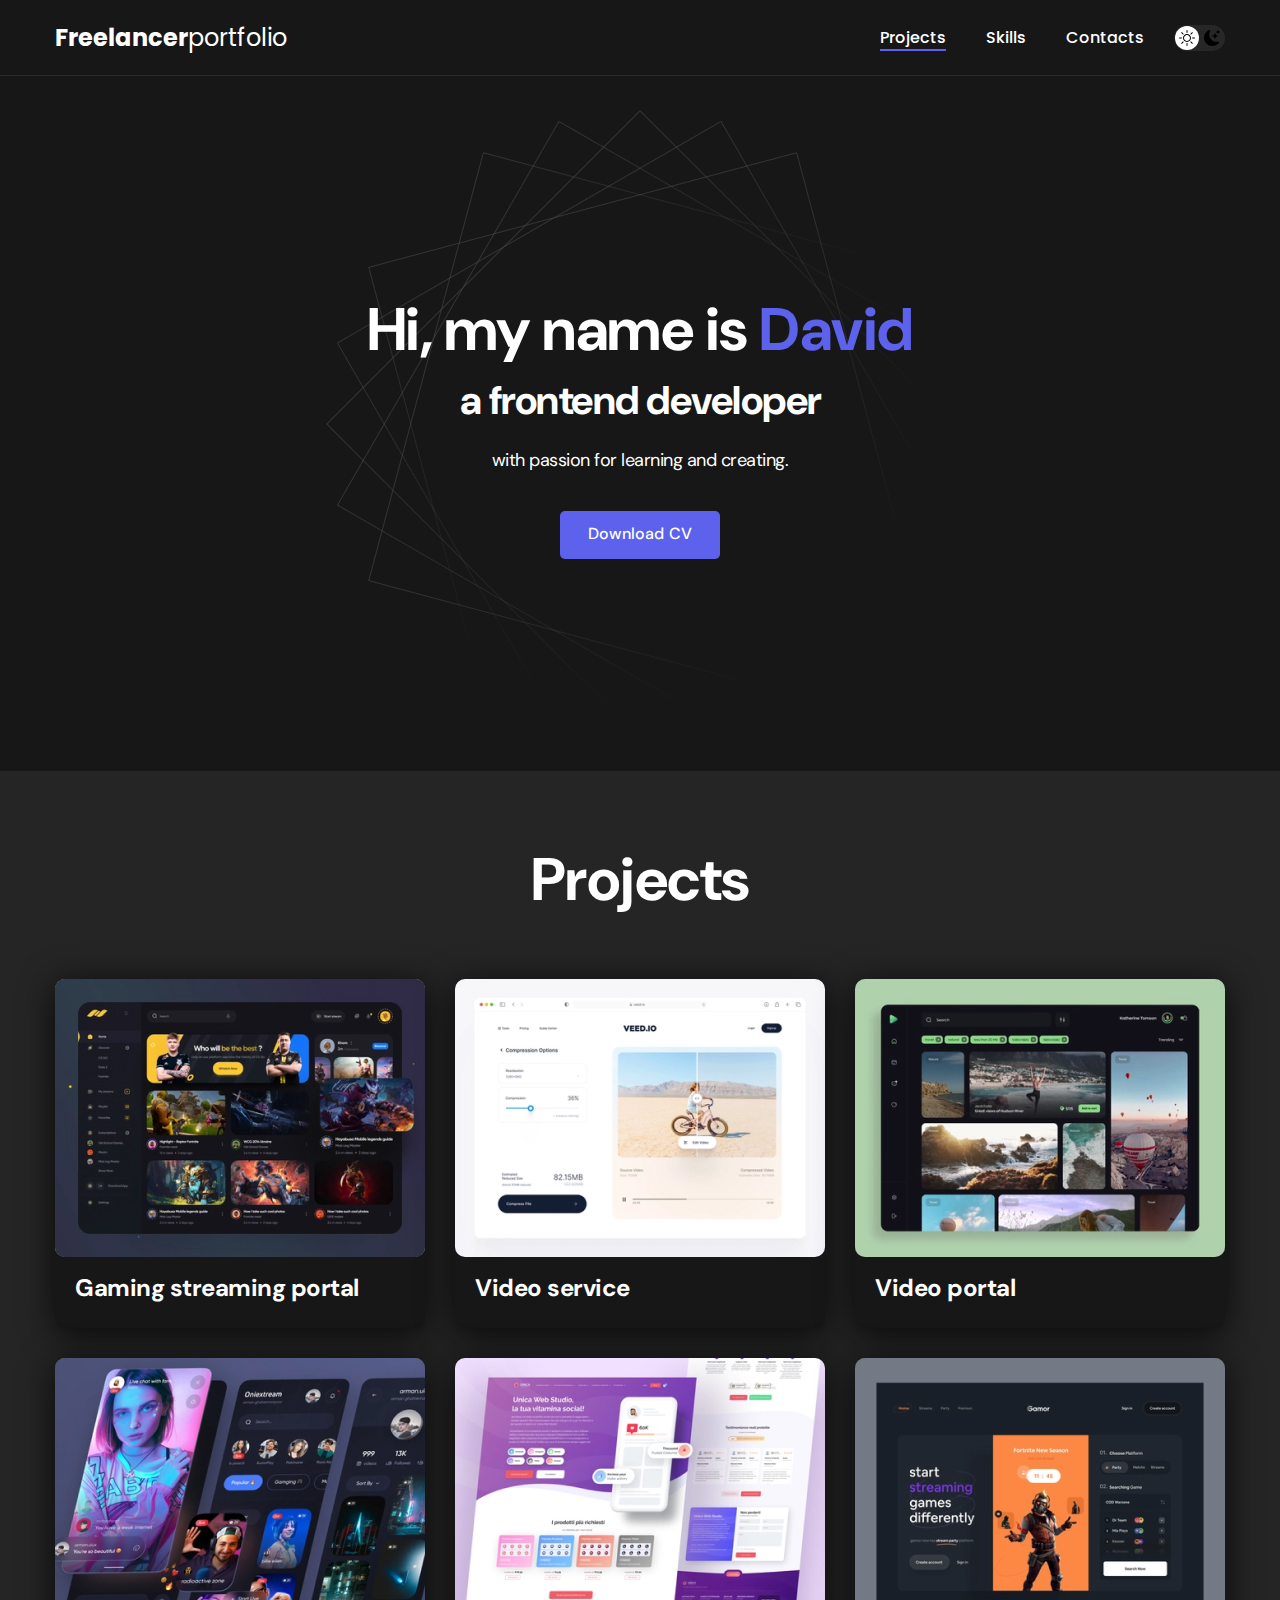
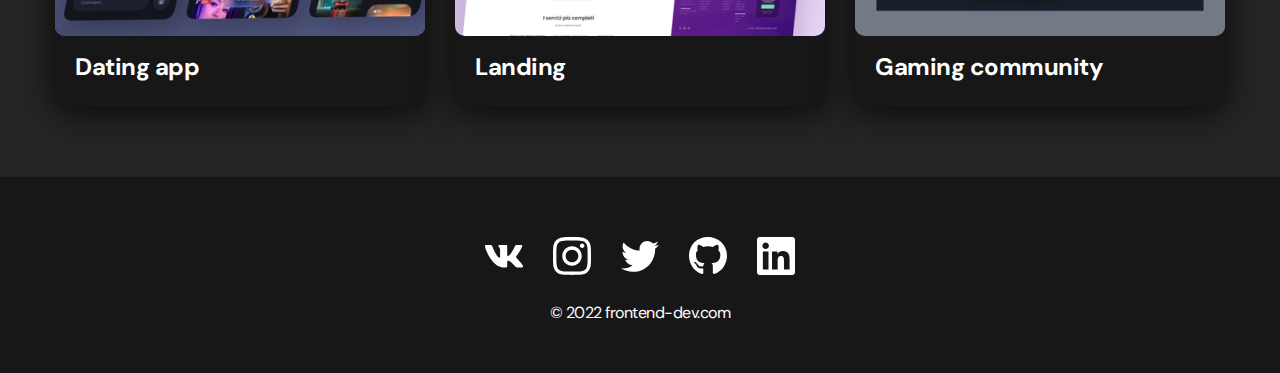
==== index.html @ dade5260 "Update index.html" ====
<!DOCTYPE html>
<html lang="en">
<head>
    <meta charset="UTF-8">
    <meta http-equiv="X-UA-Compatible" content="IE=edge">
    <meta name="viewport" content="width=device-width, initial-scale=1.0">
    <title>Freelancer portfolio</title>
    <link rel="stylesheet" href="./css/main.css">
</head>
<body class="dark">
    <nav class="nav">
        <div class="container">
            <div class="nav-row">
                <a href="index.html" class="logo"><strong>Freelancer</strong>portfolio</a>

                <button class="dark-mode-btn">
                    <img src="img/icons/Sun.svg" alt="Light mode" class="dark-mode-btn__icon">
                    <img src="img/icons/Moon.svg" alt="Dark mode" class="dark-mode-btn__icon">
                </button>

                <ul class="nav-list">
                    <li class="nav-list__item"><a href="index.html" class="nav-list__link nav-list__link--active">Projects</a></li>
                    <li class="nav-list__item"><a href="skills.html" class="nav-list__link">Skills</a></li>
                    <li class="nav-list__item"><a href="contacts.html" class="nav-list__link">Contacts</a></li>
                </ul>
            </div>
        </div>
    </nav>

    <header class="header">
        <div class="header__wrapper">
            <h1 class="header__title">
                <strong>Hi, my name is <em>David</em></strong><br>
                a frontend developer
            </h1>
            <div class="header__text">
                <p>with passion for learning and creating.</p>
            </div>
            <a href="download/VSCodeUserSetup-x64-1.75.1.exe" download="" class="btn">Download CV</a>
        </div>
    </header>

    <main class="section">
        <div class="container">
            <h2 class="title-1">Projects</h2>
            <ul class="projects">
                <li class="project">
                    <a href="Gaming streaming portal.html">
                        <img src="img/projects/01.jpg" alt="Project img" class="project__img">
                        <h3 class="project__title">Gaming streaming portal</h3>
                    </a>
                </li>
                <li class="project">
                    <a href="project-page.html">
                        <img src="img/projects/02.jpg" alt="Project img" class="project__img">
                        <h3 class="project__title">Video service</h3>
                    </a>
                </li>
                <li class="project">
                    <a href="Video portal.html">
                        <img src="img/projects/03.jpg" alt="Project img" class="project__img">
                        <h3 class="project__title">Video portal</h3>
                    </a>
                </li>

                <li class="project">
                    <a href="Dating app.html">
                    <img src="img/projects/04.jpg" alt="Project img" class="project__img">
                    <h3 class="project__title">Dating app</h3>
                    </a>
                </li>
                <li class="project">
                    <a href="Landing.html">
                    <img src="img/projects/05.jpg" alt="Project img" class="project__img">
                    <h3 class="project__title">Landing</h3>
                    </a>
                </li>
                <li class="project">
                    <a href="Gaming community.html">
                    <img src="img/projects/06.jpg" alt="Project img" class="project__img">
                    <h3 class="project__title">Gaming community</h3>
                    </a>
                </li>

            </ul>
        </div>
    </main>

    <footer class="footer">
        <div class="container">
            <div class="footer__wrapper">
                <ul class="social">
                    <li class="social__item"><a href="#!"><img src="./img/icons/vk.svg" alt="Link"></a></li>
                    <li class="social__item"><a href="#!"><img src="./img/icons/instagram.svg" alt="Link"></a></li>
                    <li class="social__item"><a href="#!"><img src="./img/icons/twitter.svg" alt="Link"></a></li>
                    <li class="social__item"><a href="https://github.com/medo4ock"><img src="./img/icons/gitHub.svg" alt="Link"></a></li>
                    <li class="social__item"><a href="#!"><img src="./img/icons/linkedIn.svg" alt="Link"></a></li>
                </ul>
                <div class="copyright">
                    <p>© 2022 frontend-dev.com</p>
                </div>
            </div>
        </div>
    </footer>

    <script src="js/main.js"></script>

</body>
</html>
---- css/main.css ----
@import "./reset.css";
@import url('https://fonts.googleapis.com/css2?family=DM+Sans:wght@400;500;700&family=Poppins:wght@400;500;700&display=swap');

/*
font-family: 'DM Sans', sans-serif;
font-family: 'Poppins', sans-serif;
*/

/* * {
    border: 1px solid red;
} */

:root {
    --blackpure: #000;
    --black: #171718;
    --black-border: #26292D;
    --white: #fff;
    --purple: #5C62EC;

    --text-color: var(--black);

    --dark-bg: var(--black);
    --dark-border: var(--black-border);
    --header-text: var(--white);
    --accent: var(--purple);

    /* Light mode */
    --page-bg: var(--white);
    --text-color: var(--black);

    --title-1: var(--accent);

    --project-card-bg: var(--white);
    --project-card-text: var(--black);
    --box-shadow: 0px 5px 35px rgba(0, 0, 0, 0.25);
}

.dark {
     /* Dark mode */
    --page-bg: #252526;
    --text-color: var(--white);

    --title-1: var(--white);

    --project-card-bg: var(--black);
    --project-card-text: var(--white);
    --box-shadow: 0px 5px 35px rgba(0, 0, 0, 0.8);
}

html, body {
    display: flex;
    flex-direction: column;
    min-height: 100vh;

    font-family: 'DM Sans', sans-serif;
    letter-spacing: -0.5px;

    /* Light mode */
    background-color: var(--page-bg);
    color: var(--text-color);
}

/* General */

.container {
    margin: 0 auto;
    padding: 0 15px;
    max-width: 1200px;
}

.none {
    display: none !important;
}

.section {
    padding: 70px 0;
}

.title-1 {
    margin-bottom: 60px;

    font-size: 60px;
    font-weight: 700;
    line-height: 1.3;
    color: var(--title-1);
    text-align: center;
}

.title-2 {
    margin-bottom: 20px;

    font-size: 40px;
    font-weight: 700;
    line-height: 1.3;
}

/* Nav */

.nav {
    padding: 20px 0;
    border-bottom: 1px solid var(--dark-border);
    background-color: var(--dark-bg);
    color: var(--header-text);
    letter-spacing: normal;
}

.nav-row {
    display: flex;
    justify-content: flex-end;
    align-items: center;
    column-gap: 30px;
    row-gap: 20px;
    flex-wrap: wrap;
}

.logo {
    margin-right: auto;
    color: var(--header-text);
    font-size: 24px;
    font-family: 'Poppins', sans-serif;
}

.logo strong {
    font-weight: 700;
}

.nav-list {
    display: flex;
    flex-wrap: wrap;
    row-gap: 10px;
    align-items: center;
    column-gap: 40px;
    font-size: 16px;
    font-weight: 500;
    font-family: 'Poppins', sans-serif;
}

.nav-list__link {
    color: var(--header-text);
    transition: opacity 0.2s ease-in;
}

.nav-list__link:hover {
    opacity: 0.8;
}

.nav-list__link--active {
    position: relative;
}

.nav-list__link--active::before {
    content: "";

    position: absolute;
    left: 0;
    top: 100%;

    display: block;
    height: 2px;
    width: 100%;
    background-color: var(--accent);
}

/* Dark mode btn */

.dark-mode-btn {
    order: 9;

    position: relative;
    display: flex;
    justify-content: space-between;

    width: 51px;
    height: 26px;
    padding: 5px;

    border-radius: 50px;
    background-color: #272727;
}

.dark-mode-btn::before {
    content: "";

    position: absolute;
    top: 1px;
    left: 1px;

    display: block;
    width: 24px;
    height: 24px;

    border-radius: 50%;
    background-color: var(--white);

    transition: left 0.2s ease-in;
}

.dark-mode-btn--active::before {
    left: 26px;
}

.dark-mode-btn__icon {
    position: relative;
    z-index: 9;
}

/* Header */

.header {
    padding: 40px 0;
    min-height: 695px;

    display: flex;
    justify-content: center;
    align-items: center;

    background-color: var(--dark-bg);
    background-image: url('/img/Abstract.png');
    background-repeat: no-repeat;
    background-size: auto;
    background-position: center center;

    color: var(--header-text);
    text-align: center;
}

.header__wrapper {
    padding: 0 15px;
    max-width: 660px;
}

.header__title {
    margin-bottom: 20px;
    font-size: 40px;
    font-weight: 700;
    line-height: 1.4;
}

.header__title strong {
    font-size: 60px;
    font-weight: 700;
}

.header__title em {
    font-style: normal;
    color: var(--accent);
}

.header__text {
    margin-bottom: 40px;
    font-size: 18px;
    line-height: 1.333;
}

.header__text p + p{
    margin-top: 0.5em;
}

/* Btn */

.btn {
    display: inline-block;
    height: 48px;
    padding: 12px 28px;

    border-radius: 5px;
    background-color: var(--accent);
    color: var(--white);
    letter-spacing: 0.15px;
    font-size: 16px;
    font-weight: 500;

    transition: opacity 0.2s ease-in;
}

.btn:hover {
    opacity: 0.8;
}

.btn:active {
    position: relative;
    top: 1px;
}

/* Btn outline */

.btn-outline {
    display: flex;
    column-gap: 10px;
    align-items: center;

    height: 48px;
    padding: 12px 20px;

    border-radius: 5px;
    border: 1px solid var(--blackpure);
    background-color: var(--white);
    color: var(--blackpure);

    transition: opacity 0.2s ease-in;
}

.btn-outline:hover {
    opacity: 0.8;
}

.btn-outline:active {
    position: relative;
    top: 1px;
}

/* Projects  */

.projects {
    display: flex;
    justify-content: center;
    flex-wrap: wrap;
    column-gap: 30px;
    row-gap: 30px;
}

.project {
    max-width: 370px;
    background-color: var(--project-card-bg);
    box-shadow: var(--box-shadow);
    border-radius: 10px;
}

.project__img {
    border-radius: 10px;
}

.project__title {
    padding: 15px 20px 25px;
    font-weight: 700;
    font-size: 24px;
    line-height: 1.3;
    color: var(--project-card-text);
}

/* Project details */

.project-details {
    margin: 0 auto;
    max-width: 865px;

    display: flex;
    flex-direction: column;
    align-items: center;

    text-align: center;
}

.project-details__cover {
    max-width: 100%;
    margin-bottom: 40px;

    box-shadow: 0px 5px 35px rgba(0, 0, 0, 0.25);
    border-radius: 10px;
}

.project-details__desc {
    margin-bottom: 30px;

    font-weight: 700;
    font-size: 24px;
    line-height: 1.3;
}

/* Content list */

.content-list {
    margin: 0 auto;
    max-width: 570px;
    display: flex;
    flex-direction: column;
    align-items: center;
    row-gap: 40px;
    text-align: center;
}

.content-list a {
    color: var(--accent);
}

.content-list__item {
    font-size: 18px;
    line-height: 1.5;
}

.content-list__item p + p {
    margin-top: 0.5em;
}

/* Footer */

.footer {
    margin-top: auto;
    padding: 60px 0 50px;
    background-color: var(--dark-bg);
    color: var(--header-text);
}

.footer__wrapper {
    display: flex;
    flex-direction: column;
    align-items: center;
    row-gap: 27px;
}

.social {
    display: flex;
    column-gap: 30px;
    align-items: center;
}

.copyright {
    font-size: 16px;
}

.copyright p + p {
    margin-top: 0.5em;
}

@media (max-width: 620px) {

    /* Header  */

    .header {
        min-height: unset;
    }

    .header__title {
        font-size: 30px;
    }

    .header__title strong {
        font-size: 40px;
    }

    /* Nav */

    .nav-row {
        justify-content: space-between;
    }

    .dark-mode-btn {
        order: 0;
    }

    /* General */

    .section {
        padding: 40px 0;
    }

    .title-1 {
        margin-bottom: 30px;
        font-size: 40px;
    }

    .title-2 {
        margin-bottom: 10px;
        font-size: 30px;
    }

    /* Projects */

    .project__title {
        font-size: 22px;
    }

    /* Project page */

    .project-details__desc {
        margin-bottom: 20px;
        font-size: 22px;
    }

    /* Content List */

    .content-list {
        row-gap: 20px;
    }

    .content-list__item {
        font-size: 16px;
    }

    /* Footer */

    .footer {
        padding: 40px 0 30px;
    }

    .footer__wrapper {
        row-gap: 20px;
    }

    /* Social */

    .social {
        column-gap: 20px;
    }

    .social__item {
        width: 28px;
    }

}
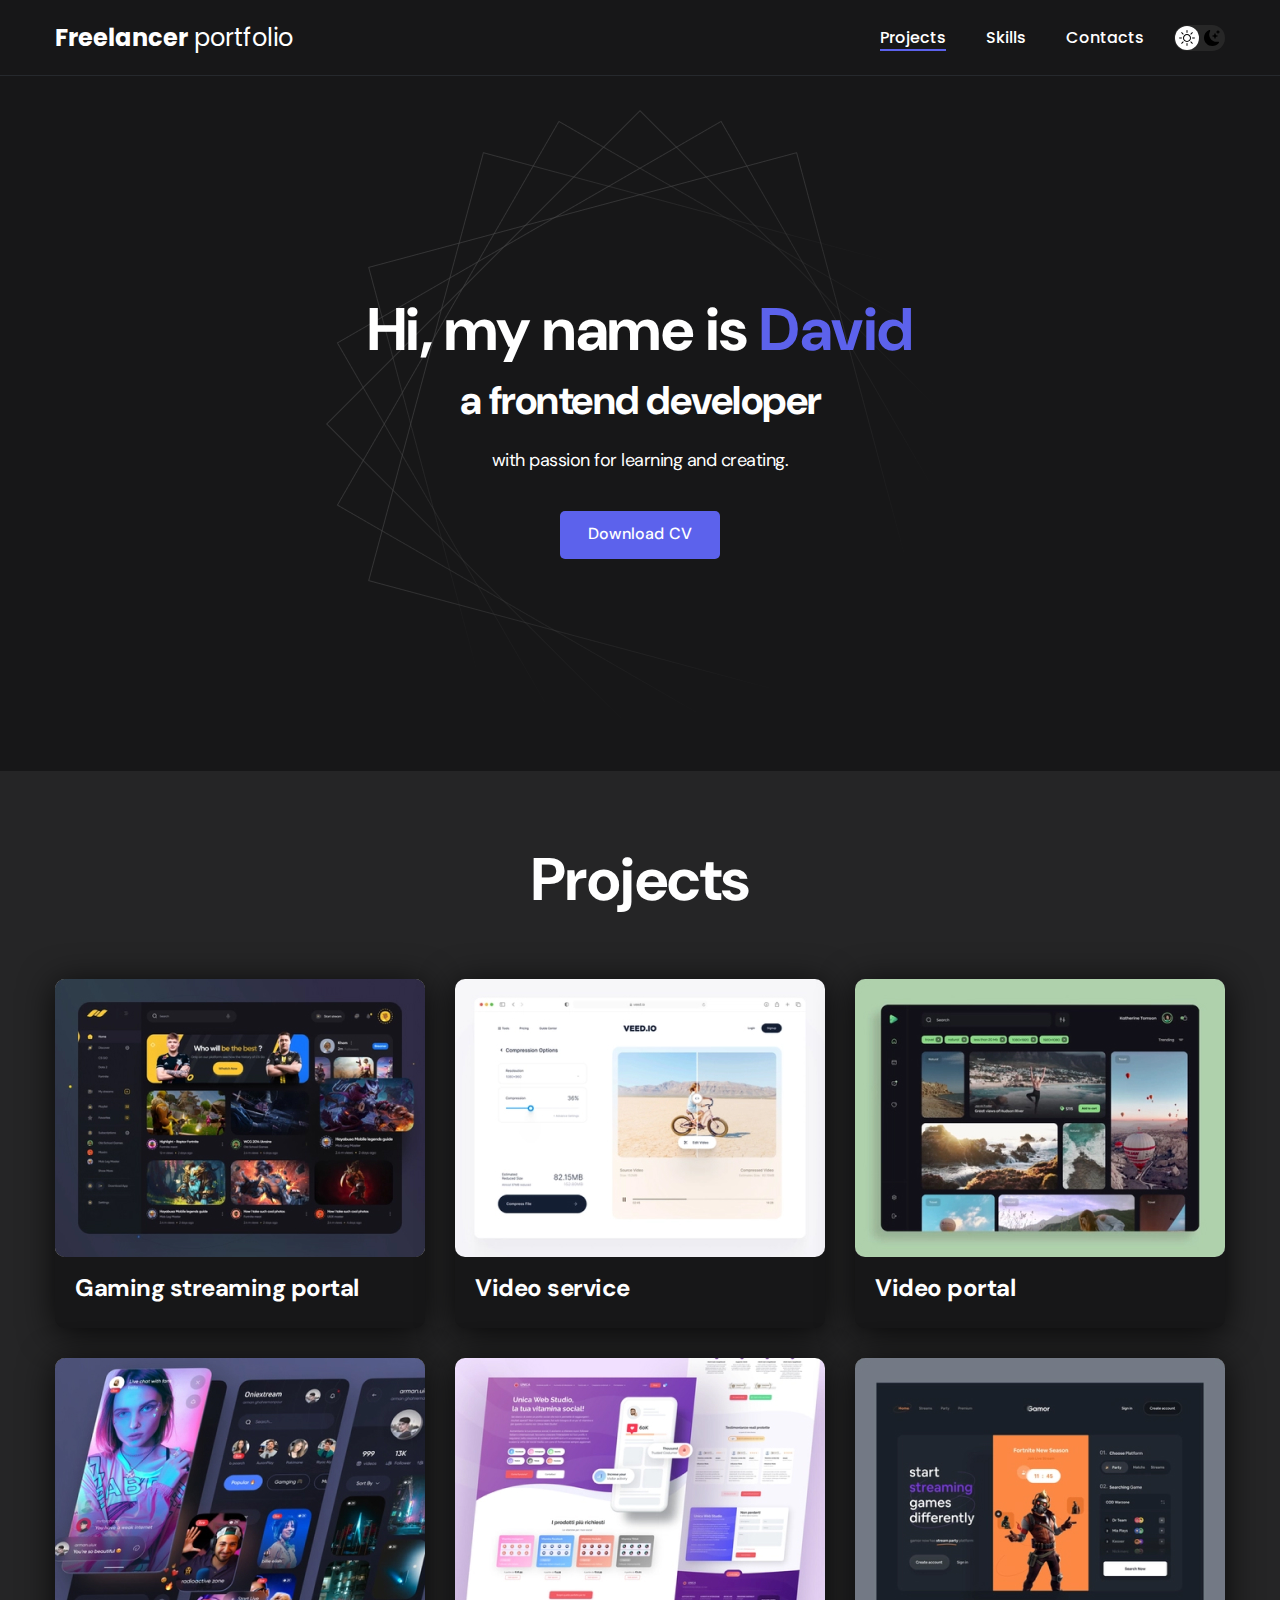
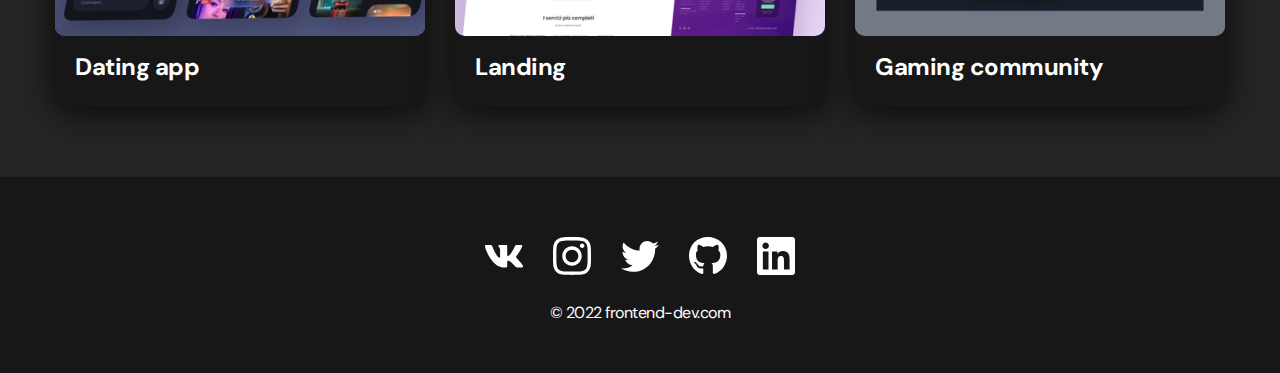
==== commit dd1c7691: "Update index.html" ====
--- a/index.html
+++ b/index.html
@@ -11,7 +11,7 @@
     <nav class="nav">
         <div class="container">
             <div class="nav-row">
-                <a href="index.html" class="logo"><strong>Freelancer</strong>portfolio</a>
+                <a href="index.html" class="logo"><strong>Freelancer</strong> portfolio</a>
 
                 <button class="dark-mode-btn">
                     <img src="img/icons/Sun.svg" alt="Light mode" class="dark-mode-btn__icon">
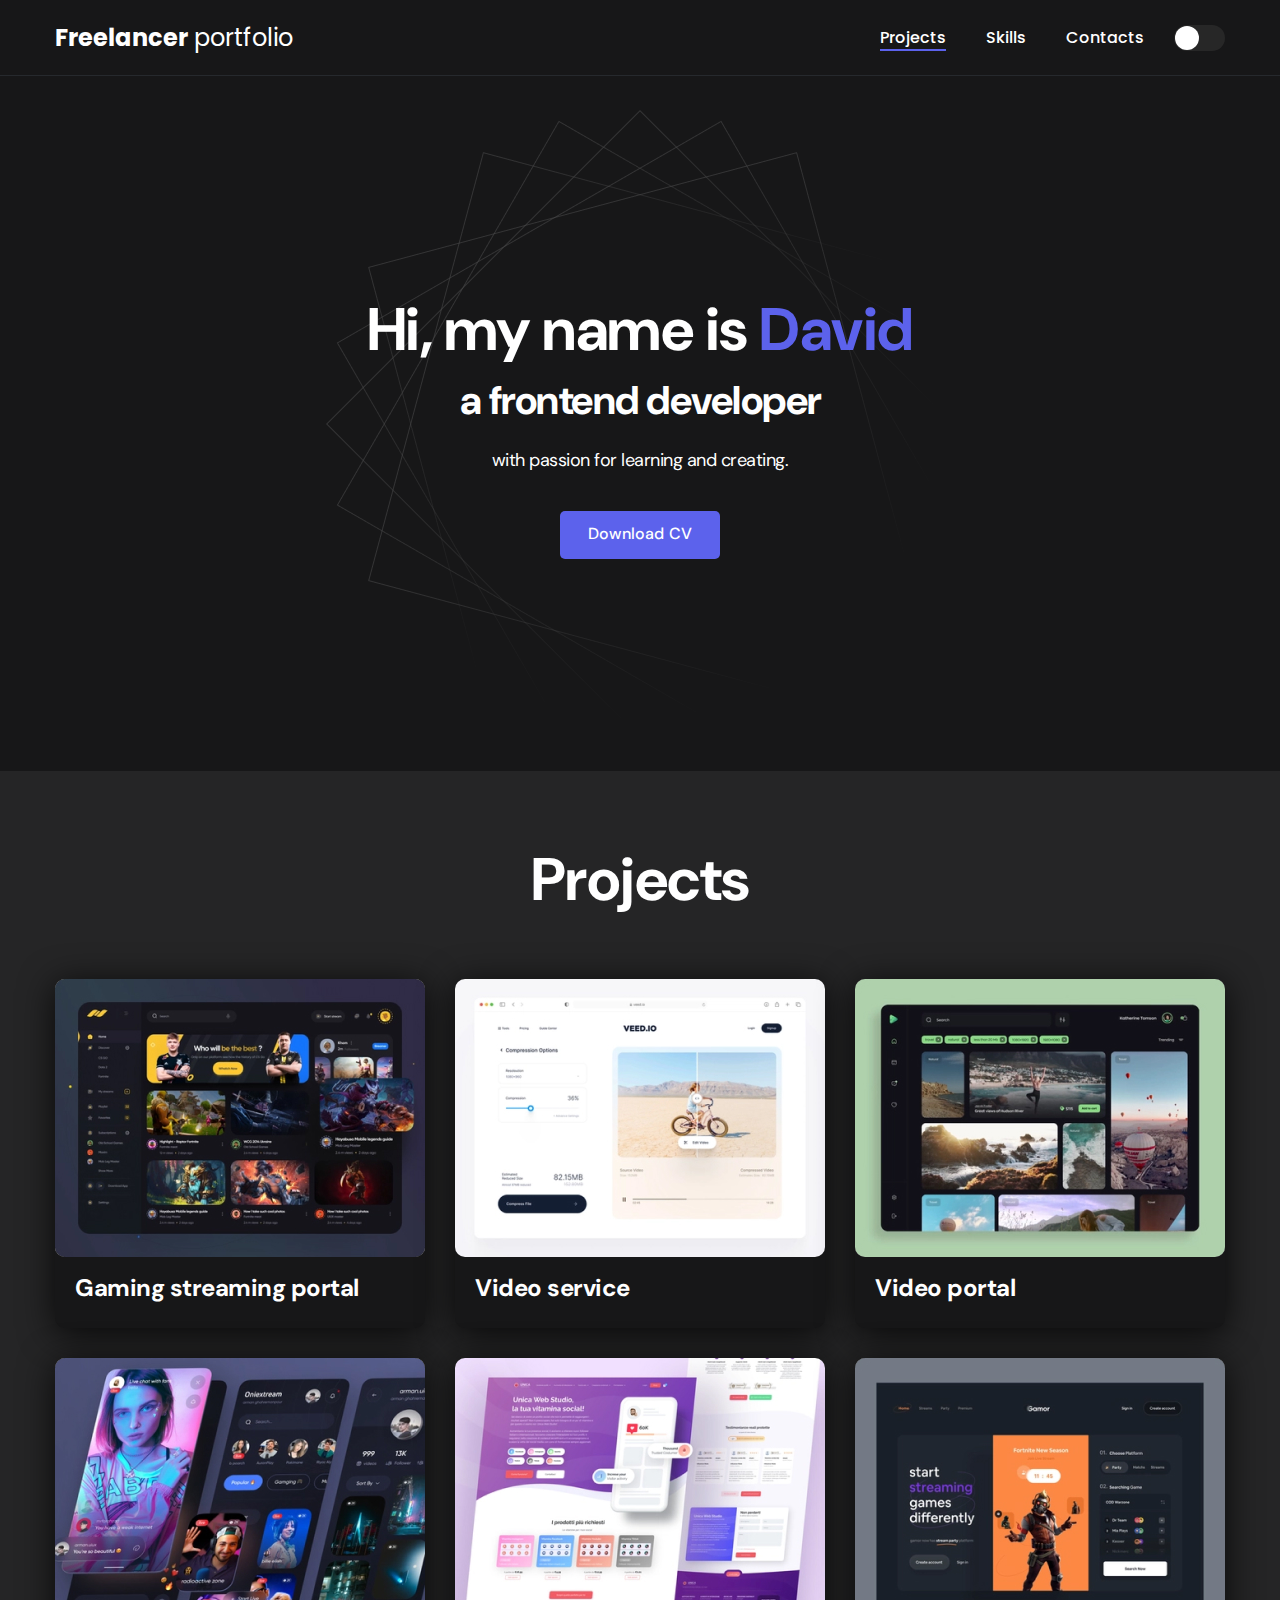
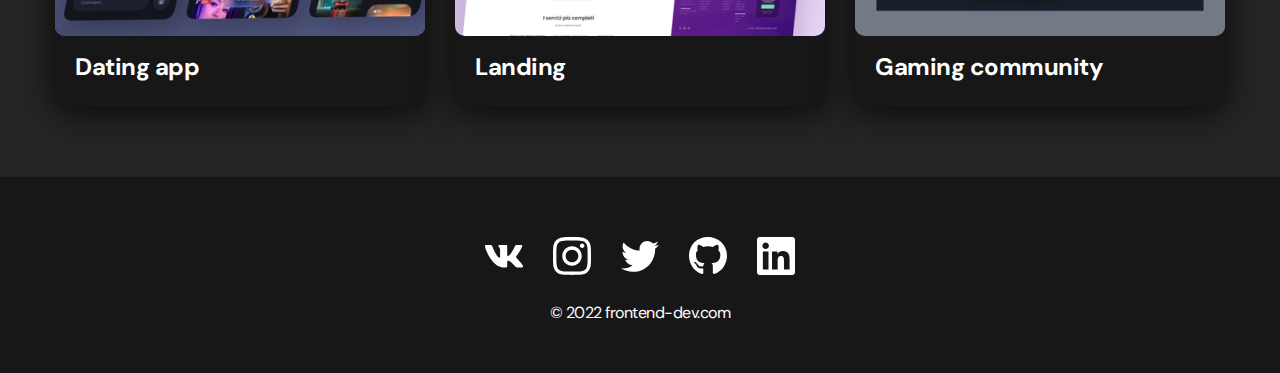
==== commit 8a7aace0: "Update index.html" ====
--- a/index.html
+++ b/index.html
@@ -14,8 +14,7 @@
                 <a href="index.html" class="logo"><strong>Freelancer</strong> portfolio</a>
 
                 <button class="dark-mode-btn">
-                    <img src="img/icons/Sun.svg" alt="Light mode" class="dark-mode-btn__icon">
-                    <img src="img/icons/Moon.svg" alt="Dark mode" class="dark-mode-btn__icon">
+                   
                 </button>
 
                 <ul class="nav-list">
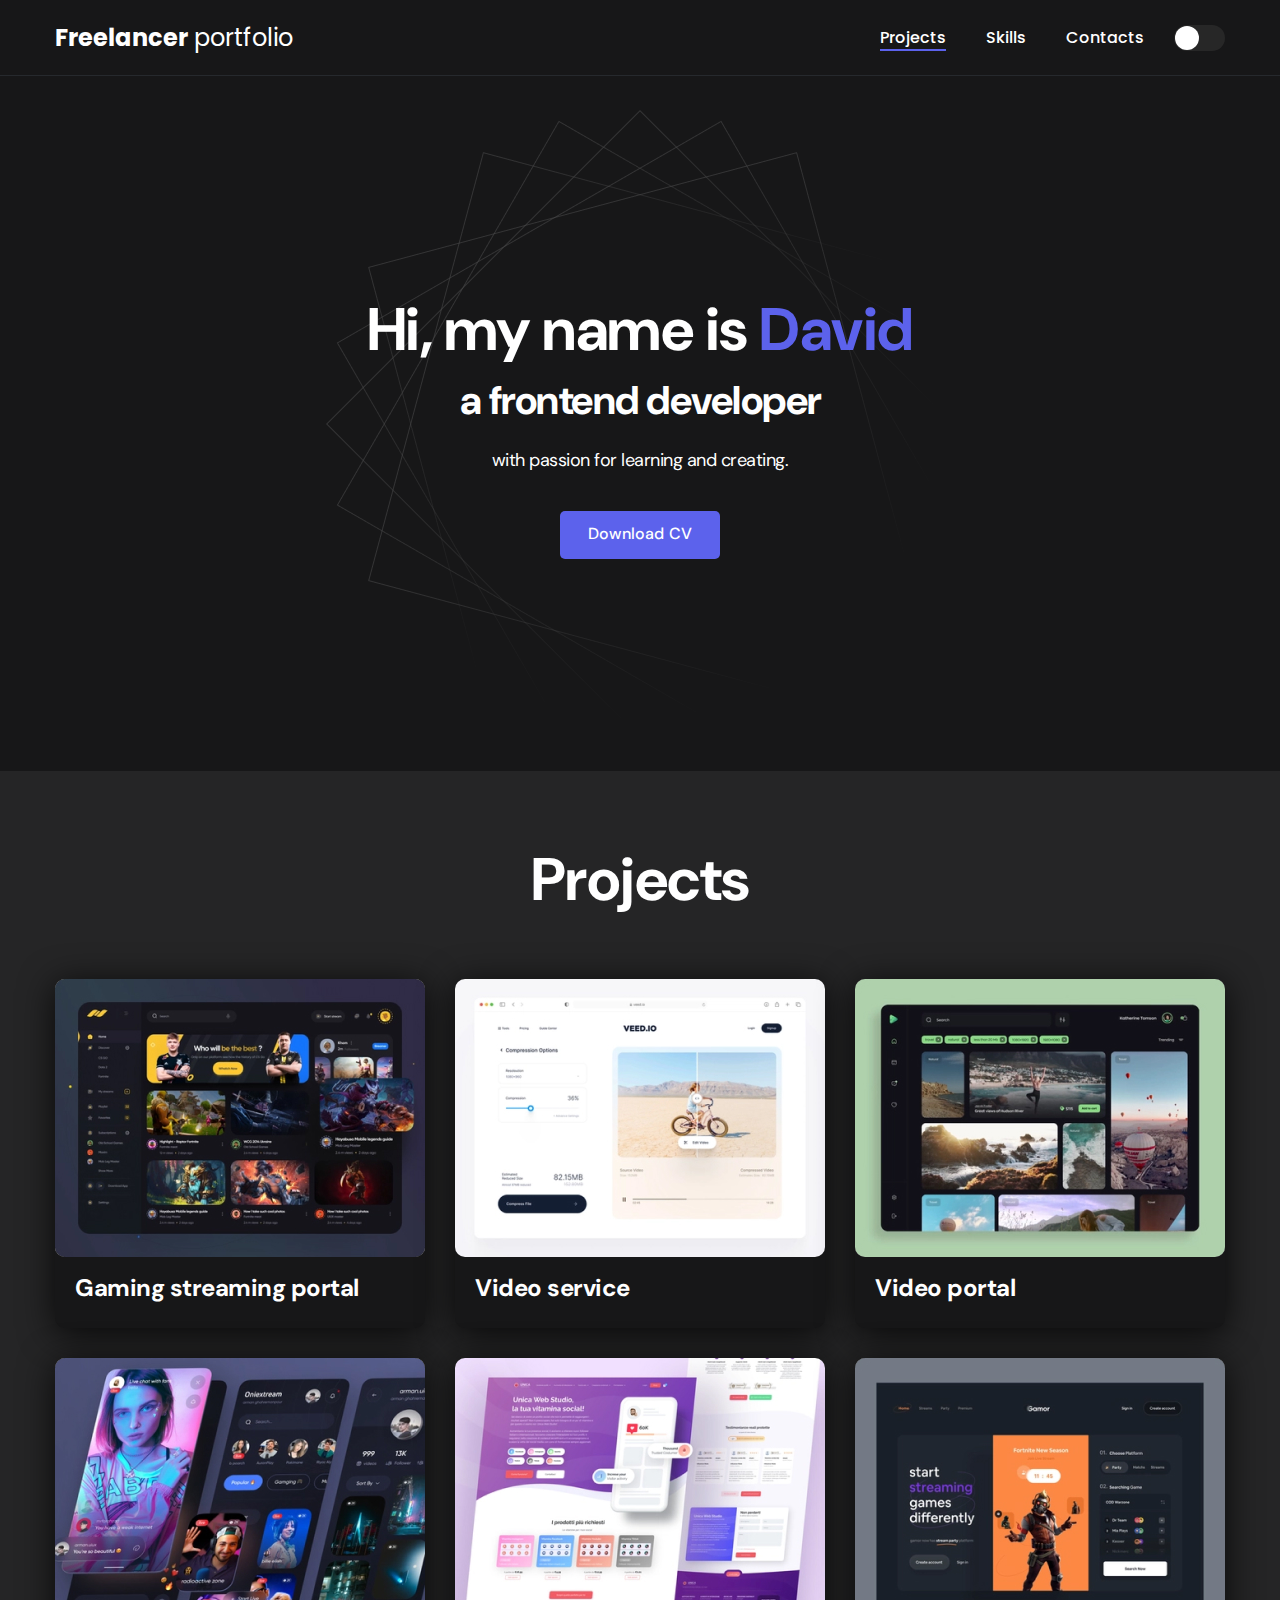
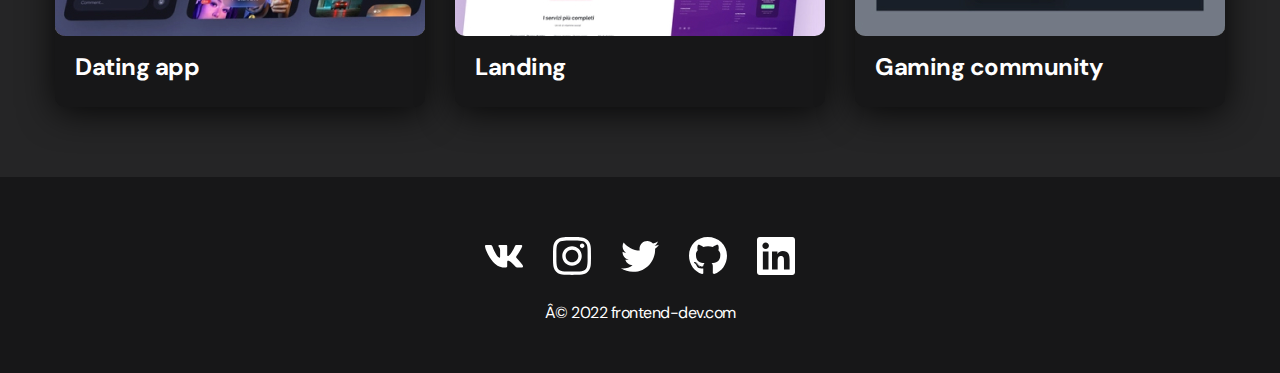
==== commit 297a4f54: "Update index.html" ====
--- a/index.html
+++ b/index.html
@@ -1,6 +1,7 @@
 <!DOCTYPE html>
 <html lang="en">
 <head>
+     <link rel="shortcut icon" href="img/icons/ico.svg"
     <meta charset="UTF-8">
     <meta http-equiv="X-UA-Compatible" content="IE=edge">
     <meta name="viewport" content="width=device-width, initial-scale=1.0">
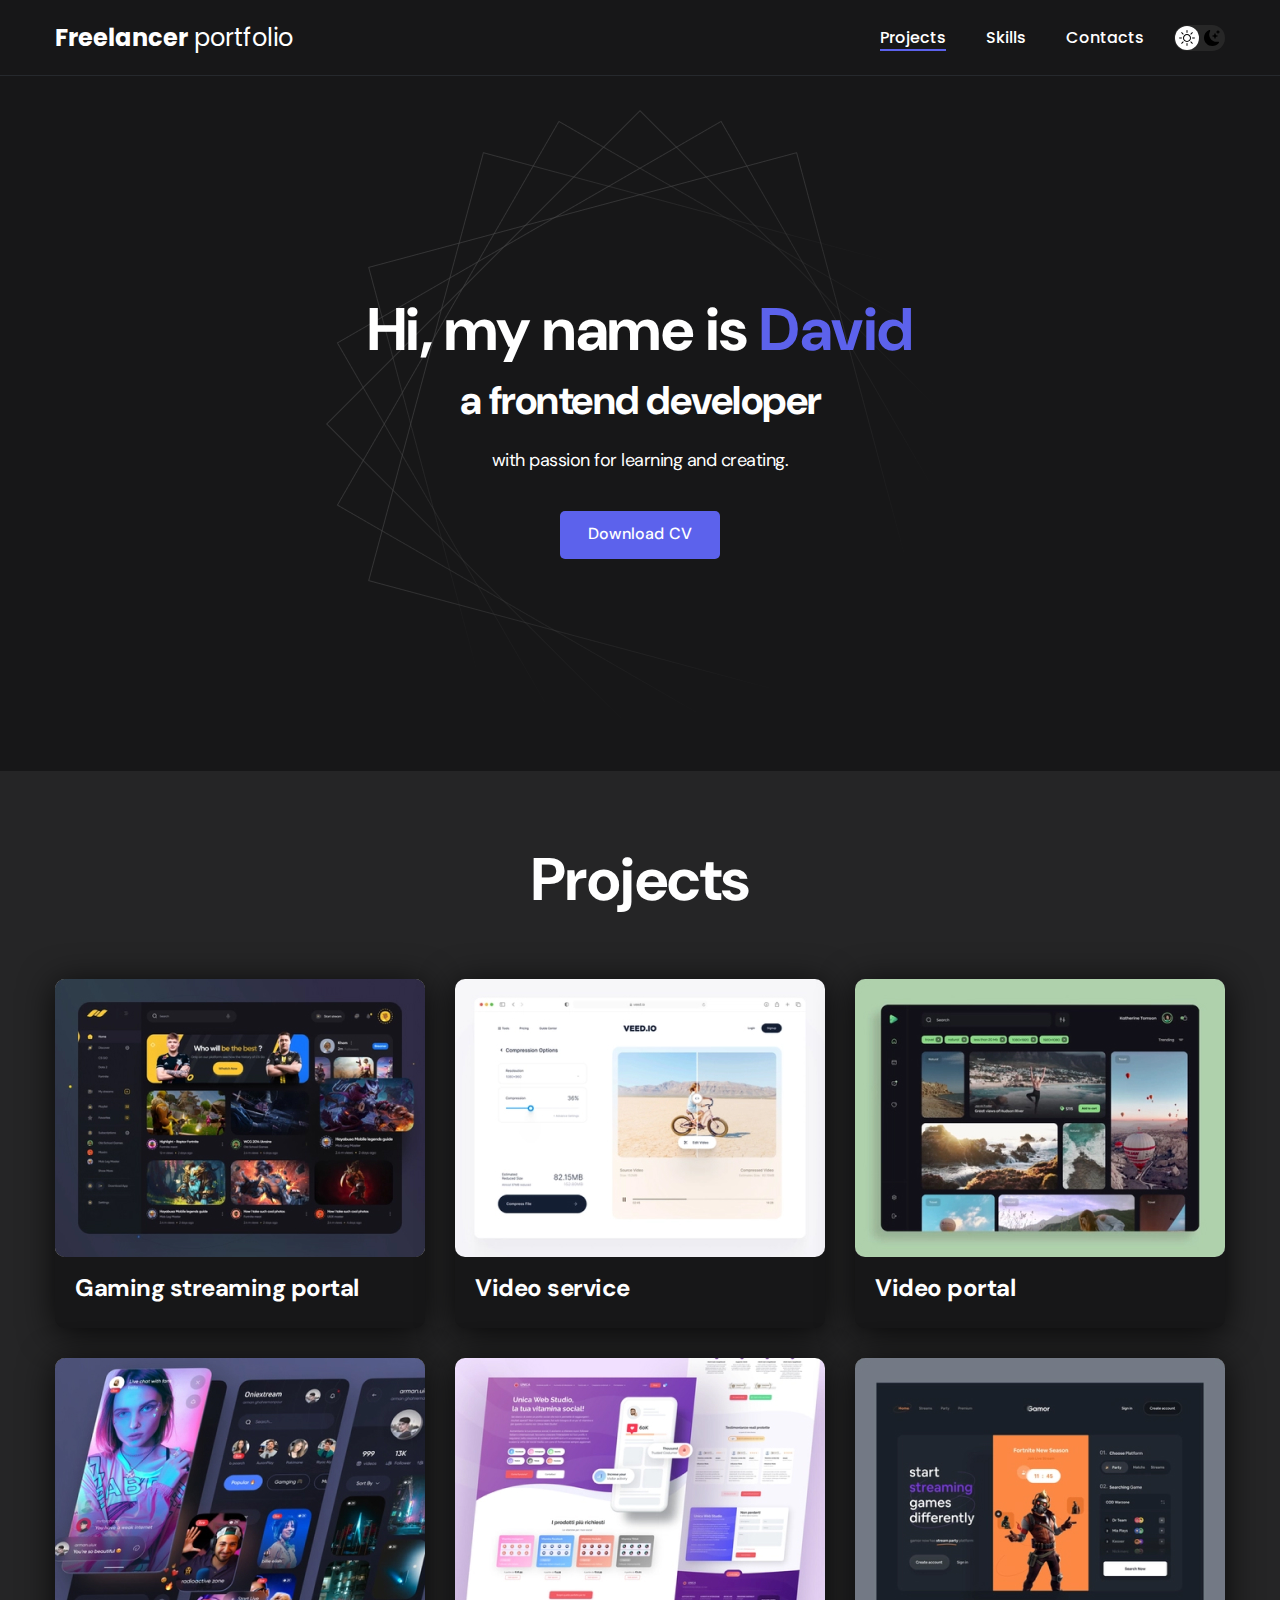
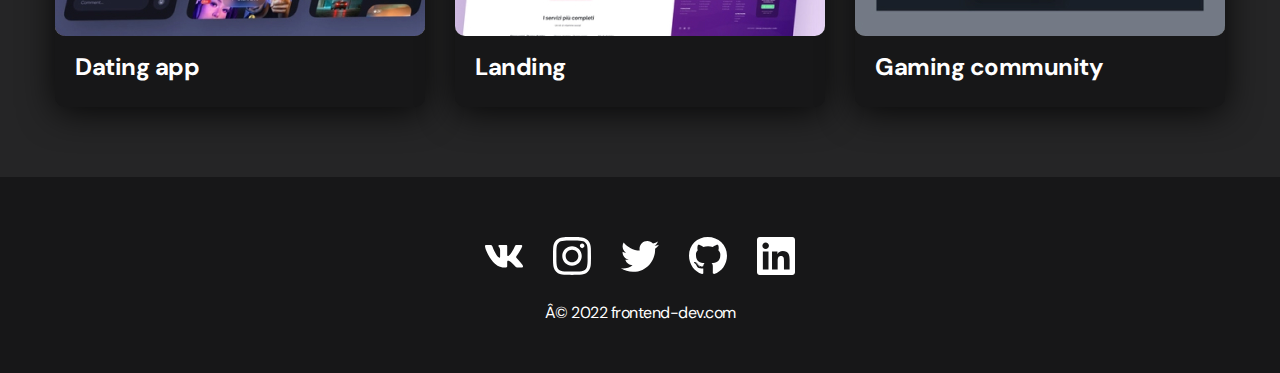
==== commit 1dfd7d9c: "Update index.html" ====
--- a/index.html
+++ b/index.html
@@ -15,7 +15,8 @@
                 <a href="index.html" class="logo"><strong>Freelancer</strong> portfolio</a>
 
                 <button class="dark-mode-btn">
-                   
+                    <img src="img/icons/Sun.svg" alt="Light mode" class="dark-mode-btn__icon">
+                    <img src="img/icons/Moon.svg" alt="Dark mode" class="dark-mode-btn__icon">
                 </button>
 
                 <ul class="nav-list">
@@ -90,11 +91,11 @@
         <div class="container">
             <div class="footer__wrapper">
                 <ul class="social">
-                    <li class="social__item"><a href="#!"><img src="./img/icons/vk.svg" alt="Link"></a></li>
-                    <li class="social__item"><a href="#!"><img src="./img/icons/instagram.svg" alt="Link"></a></li>
-                    <li class="social__item"><a href="#!"><img src="./img/icons/twitter.svg" alt="Link"></a></li>
+                    <li class="social__item"><a href="#!"><img src="img/icons/vk.svg" alt="Link"></a></li>
+                    <li class="social__item"><a href="#!"><img src="img/icons/instagram.svg" alt="Link"></a></li>
+                    <li class="social__item"><a href="#!"><img src="img/icons/twitter.svg" alt="Link"></a></li>
                     <li class="social__item"><a href="https://github.com/medo4ock"><img src="./img/icons/gitHub.svg" alt="Link"></a></li>
-                    <li class="social__item"><a href="#!"><img src="./img/icons/linkedIn.svg" alt="Link"></a></li>
+                    <li class="social__item"><a href="#!"><img src="img/icons/linkedIn.svg" alt="Link"></a></li>
                 </ul>
                 <div class="copyright">
                     <p>© 2022 frontend-dev.com</p>
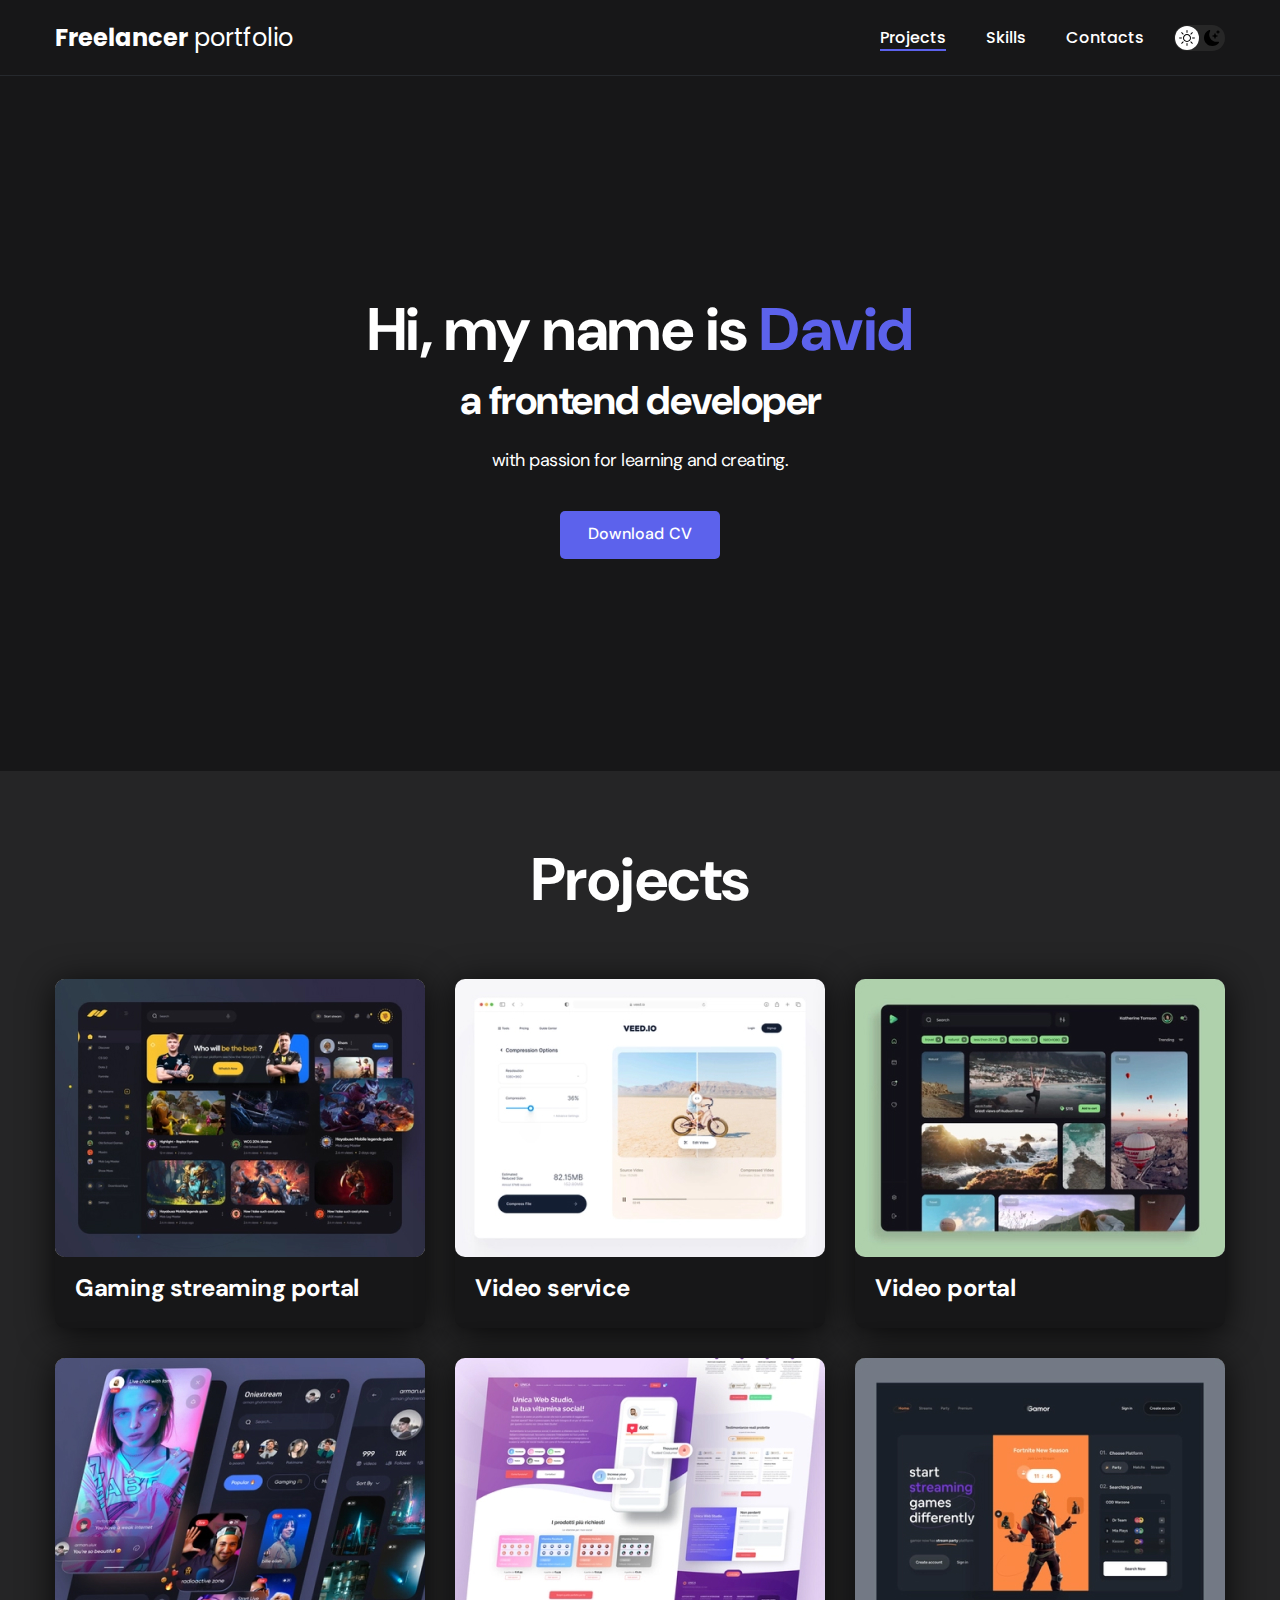
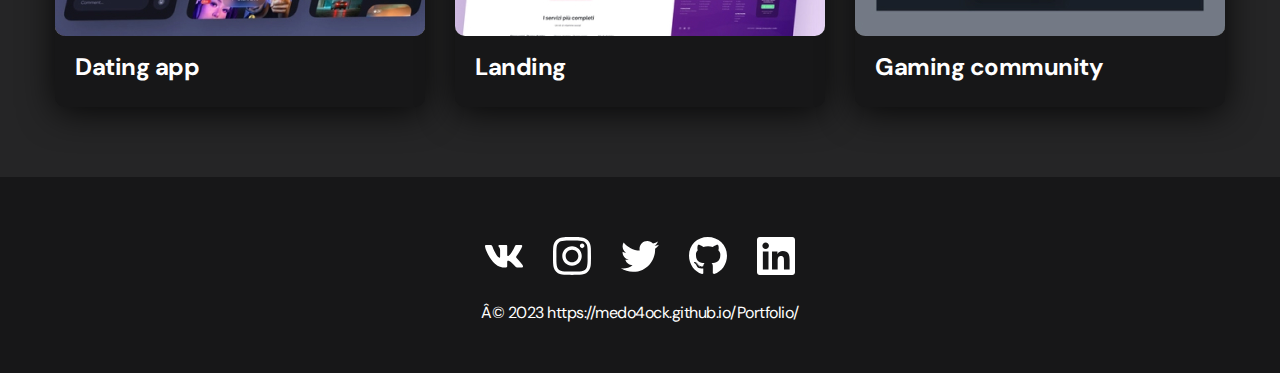
==== commit 04e91969: "Update index.html" ====
--- a/index.html
+++ b/index.html
@@ -6,7 +6,7 @@
     <meta http-equiv="X-UA-Compatible" content="IE=edge">
     <meta name="viewport" content="width=device-width, initial-scale=1.0">
     <title>Freelancer portfolio</title>
-    <link rel="stylesheet" href="./css/main.css">
+    <link rel="stylesheet" href="css/main.css">
 </head>
 <body class="dark">
     <nav class="nav">
@@ -98,7 +98,7 @@
                     <li class="social__item"><a href="#!"><img src="img/icons/linkedIn.svg" alt="Link"></a></li>
                 </ul>
                 <div class="copyright">
-                    <p>© 2022 frontend-dev.com</p>
+                    <p>© 2023 https://medo4ock.github.io/Portfolio/</p>
                 </div>
             </div>
         </div>
--- a/css/main.css
+++ b/css/main.css
@@ -1,4 +1,4 @@
-@import "./reset.css";
+@import "reset.css";
 @import url('https://fonts.googleapis.com/css2?family=DM+Sans:wght@400;500;700&family=Poppins:wght@400;500;700&display=swap');
 
 /*
@@ -215,7 +215,7 @@
     align-items: center;
 
     background-color: var(--dark-bg);
-    background-image: url('/img/Abstract.png');
+    background-image: url('./img/Abstract.png');
     background-repeat: no-repeat;
     background-size: auto;
     background-position: center center;
@@ -507,4 +507,4 @@
         width: 28px;
     }
 
-}+}
